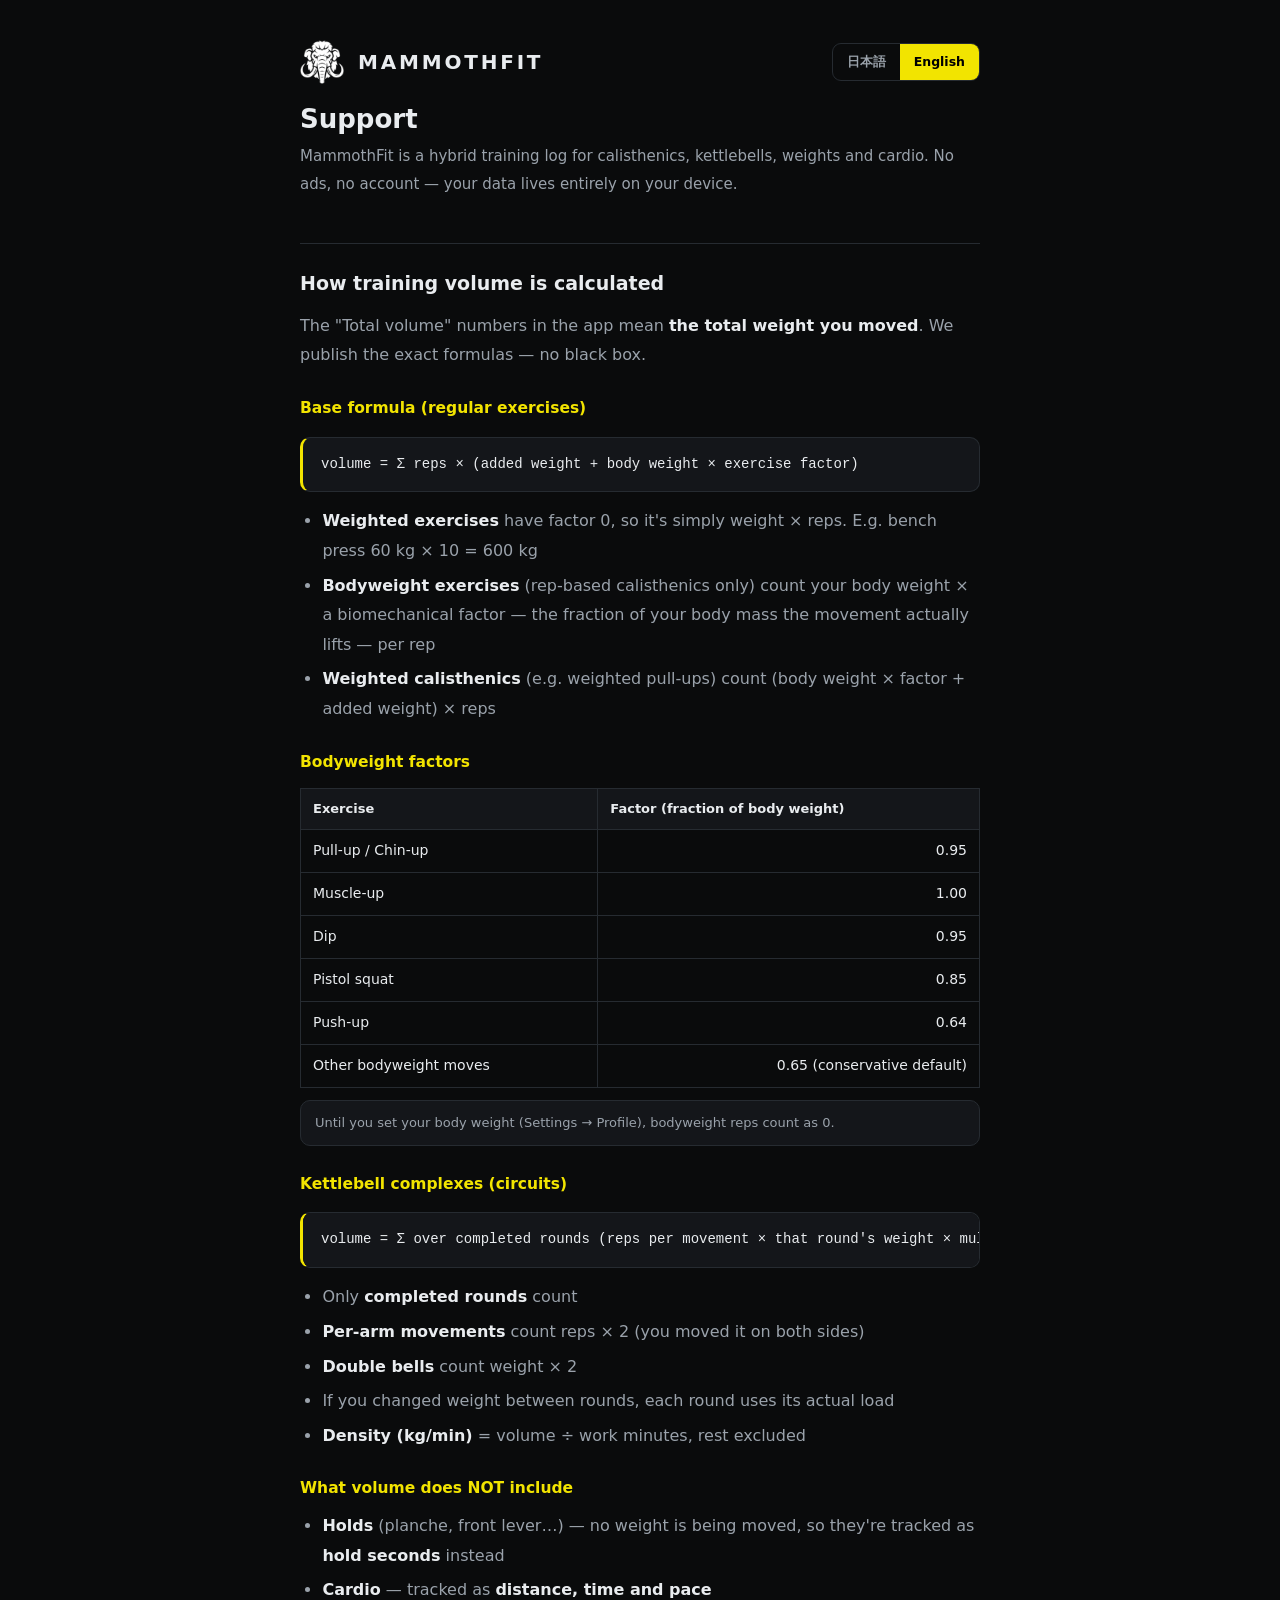
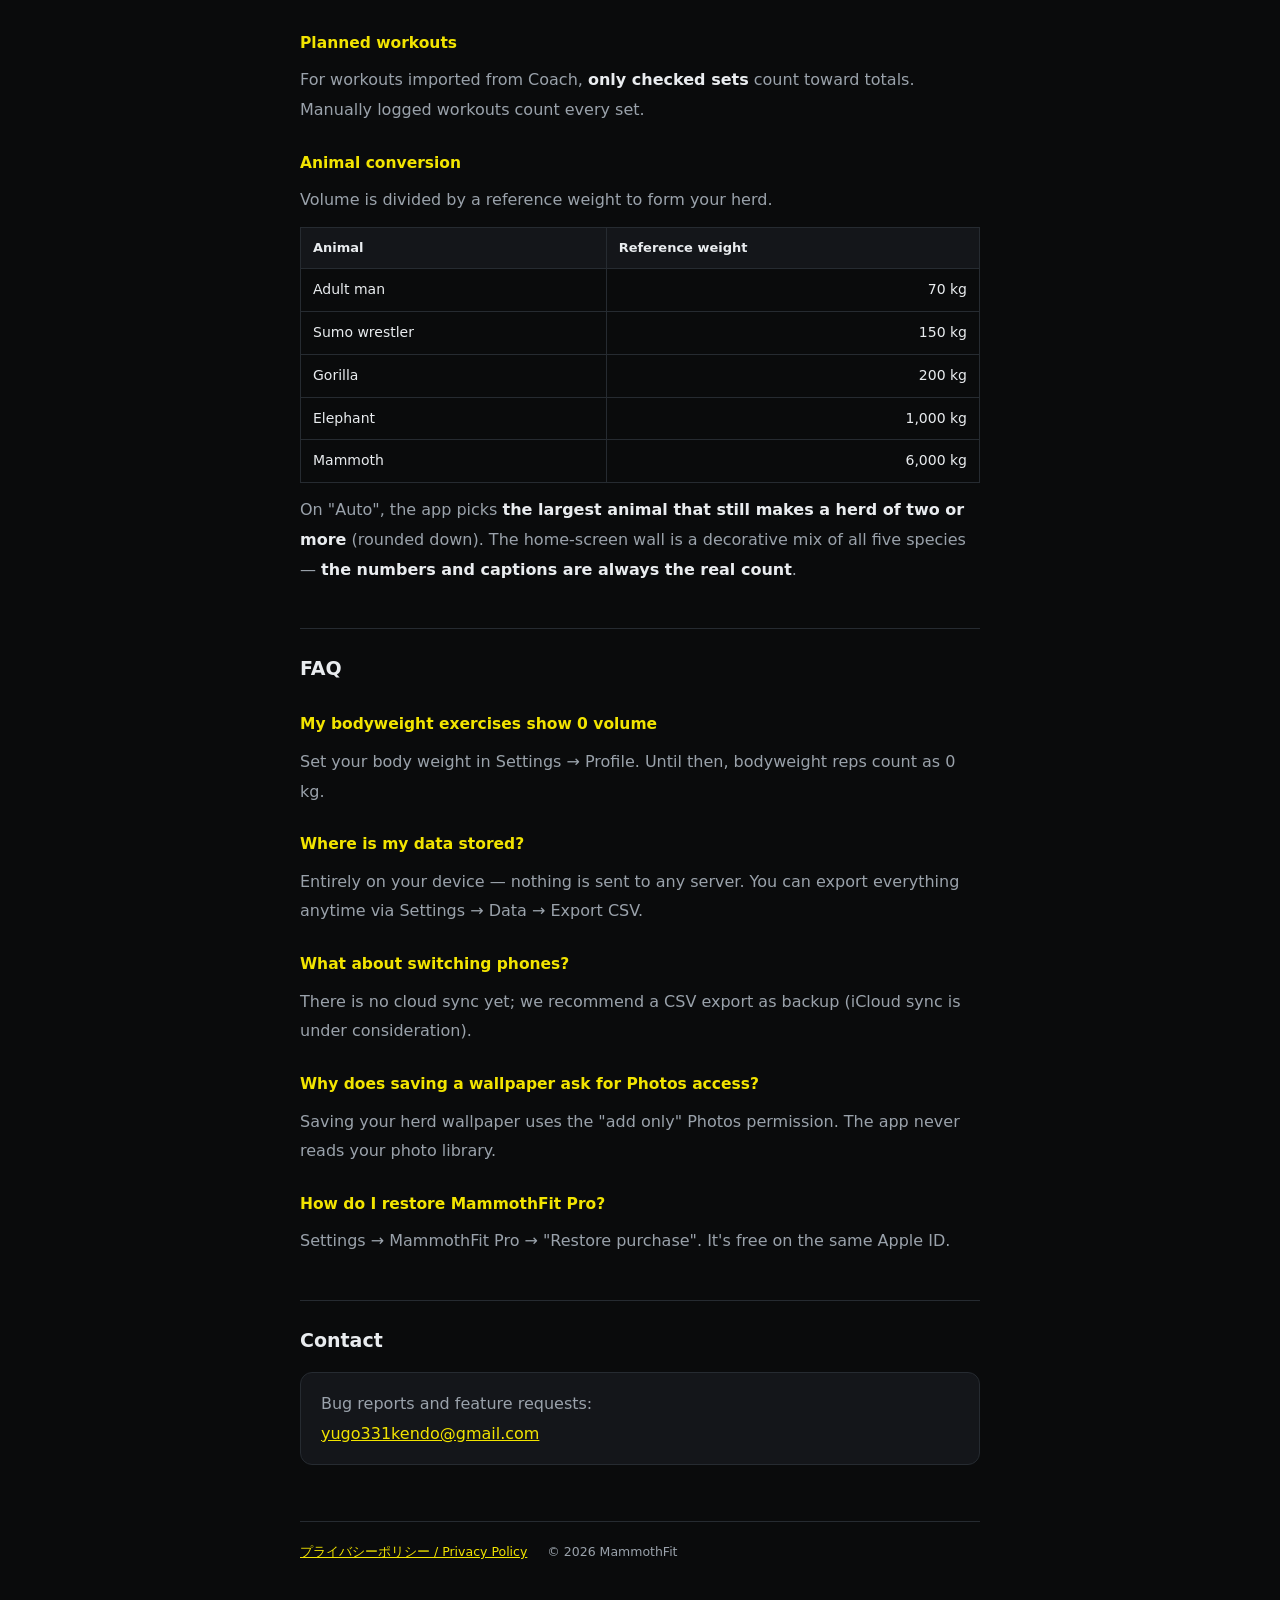
==== index.html @ f6cc75b4 "MammothFit support & privacy pages (volume calculation methodology, FAQ, bilingual) Co-Authored-By: " ====
<!DOCTYPE html>
<html lang="ja">
<head>
<meta charset="utf-8">
<meta name="viewport" content="width=device-width, initial-scale=1">
<title>MammothFit — サポート / Support</title>
<meta name="description" content="MammothFit support: how training volume is calculated, FAQ, and contact.">
<style>
  /* ブランド（黒×レモン・ダークファースト）に合わせた意図的なダーク固定ページ */
  :root{ --bg:#0a0b0c; --panel:#14161a; --line:#262b31; --ink:#e9ecef; --muted:#9aa2ab; --accent:#F2E400; }
  *{box-sizing:border-box}
  body{margin:0;background:var(--bg);color:var(--ink);
    font-family:-apple-system,BlinkMacSystemFont,"Hiragino Sans","Segoe UI",system-ui,sans-serif;
    line-height:1.85;-webkit-font-smoothing:antialiased}
  .wrap{max-width:720px;margin:0 auto;padding:40px 20px 72px}
  header{display:flex;align-items:center;gap:14px;margin-bottom:6px}
  header img{width:44px;height:44px}
  .brand{font-size:20px;font-weight:900;letter-spacing:.14em}
  .langsw{margin-left:auto;display:inline-flex;border:1px solid var(--line);border-radius:9px;overflow:hidden}
  .langsw button{appearance:none;border:0;background:transparent;color:var(--muted);font:inherit;
    font-size:12.5px;font-weight:700;padding:6px 14px;cursor:pointer}
  .langsw button.on{background:var(--accent);color:#000;font-weight:850}
  .langsw button:focus-visible{outline:2px solid var(--accent);outline-offset:-2px}
  h1{font-size:26px;font-weight:850;line-height:1.35;margin:18px 0 6px;text-wrap:balance}
  .lead{color:var(--muted);font-size:15px;margin:0 0 8px}
  h2{font-size:19px;font-weight:850;margin:44px 0 10px;padding-top:22px;border-top:1px solid var(--line)}
  h3{font-size:15.5px;font-weight:800;margin:24px 0 6px;color:var(--accent)}
  p{margin:8px 0}
  .muted{color:var(--muted)}
  code{background:var(--panel);border:1px solid var(--line);border-radius:6px;padding:2px 8px;
    font-family:ui-monospace,SFMono-Regular,Menlo,monospace;font-size:.92em}
  .formula{background:var(--panel);border:1px solid var(--line);border-left:3px solid var(--accent);
    border-radius:10px;padding:14px 18px;margin:14px 0;font-family:ui-monospace,SFMono-Regular,Menlo,monospace;
    font-size:14px;overflow-x:auto;white-space:nowrap}
  table{border-collapse:collapse;width:100%;margin:12px 0;font-size:14px}
  th,td{border:1px solid var(--line);padding:8px 12px;text-align:left}
  th{background:var(--panel);font-weight:800;font-size:13px}
  td.num{font-variant-numeric:tabular-nums;text-align:right}
  ul{padding-left:1.4em;margin:8px 0}
  li{margin:5px 0}
  li b, p b{color:var(--ink)}
  li, p{color:var(--muted)}
  .note{font-size:13px;color:var(--muted);background:var(--panel);border:1px solid var(--line);
    border-radius:10px;padding:10px 14px;margin:10px 0}
  a{color:var(--accent)}
  .contact{background:var(--panel);border:1px solid var(--line);border-radius:12px;padding:16px 20px;margin:14px 0}
  footer{margin-top:56px;padding-top:18px;border-top:1px solid var(--line);font-size:12.5px;color:var(--muted)}
  footer a{margin-right:16px}
  [hidden]{display:none !important}
</style>
</head>
<body>
<div class="wrap">
  <header>
    <img src="[data-uri]" alt="MammothFit logo">
    <span class="brand">MAMMOTHFIT</span>
    <span class="langsw" role="group" aria-label="Language">
      <button type="button" id="btn-ja">日本語</button>
      <button type="button" id="btn-en">English</button>
    </span>
  </header>

  <!-- ================= 日本語 ================= -->
  <div id="ja">
    <h1>サポート</h1>
    <p class="lead">MammothFit は、カリステニクス・ケトルベル・ウェイト・有酸素をまとめて記録するハイブリッドトレーニングログです。広告なし、アカウント不要、データはすべてあなたの端末の中にあります。</p>

    <h2 id="volume-ja">トレーニングボリューム（総量）の計算方法</h2>
    <p>アプリに表示される「今日のボリューム」「今週の合計」は、<b>動かした重さの合計</b>です。数字の根拠を隠したくないので、計算式をすべて公開します。</p>

    <h3>基本式（通常の種目）</h3>
    <div class="formula">総量 = Σ セットごとの回数 × （追加重量 + 体重 × 種目係数）</div>
    <ul>
      <li><b>ウェイト種目</b>は係数0なので「重量 × 回数」そのまま。例：ベンチプレス 60kg×10回 = 600kg</li>
      <li><b>自重種目</b>（回数を数えるカリステニクス種目のみ）は、設定した体重に「その動作で実際に動かしている体重の割合（生体力学係数）」を掛けたものを1回ぶんの負荷として数えます</li>
      <li><b>加重自重</b>（加重懸垂など）は「体重×係数 + 追加重量」× 回数</li>
    </ul>

    <h3>自重種目の係数</h3>
    <table>
      <tr><th>種目</th><th>係数（体重の何割を動かすか）</th></tr>
      <tr><td>懸垂・チンニング</td><td class="num">0.95</td></tr>
      <tr><td>マッスルアップ</td><td class="num">1.00</td></tr>
      <tr><td>ディップス</td><td class="num">0.95</td></tr>
      <tr><td>ピストルスクワット</td><td class="num">0.85</td></tr>
      <tr><td>腕立て伏せ</td><td class="num">0.64</td></tr>
      <tr><td>その他の自重種目</td><td class="num">0.65（控えめな既定値）</td></tr>
    </table>
    <div class="note">体重を設定していない間、自重ぶんは0として扱われます（設定 → プロフィール → 体重）。</div>

    <h3>ケトルベル・コンプレックス（サーキット）</h3>
    <div class="formula">総量 = Σ 完了したラウンドごとに（各動作の回数 × そのラウンドの重量 × 倍率）</div>
    <ul>
      <li><b>完了したラウンドだけ</b>を数えます（途中でやめたラウンドは入りません）</li>
      <li><b>片手ずつ行う動作</b>は回数×2（左右で2回動かしているため）</li>
      <li><b>ダブルベル</b>（2個持ち）は重量×2</li>
      <li>ラウンドごとに重量を変えた場合は、そのラウンドの実際の重量で計算します</li>
      <li><b>密度（kg/min）</b>＝ 総量 ÷ 実働時間（分）。休憩は含みません</li>
    </ul>

    <h3>ボリュームに入らないもの</h3>
    <ul>
      <li><b>ホールド系</b>（プランシェ、フロントレバー等）— 重さを動かしていないため、<b>保持秒数</b>という別の指標で記録します</li>
      <li><b>有酸素</b> — <b>距離・時間・ペース</b>で記録します</li>
    </ul>

    <h3>計画ワークアウトのルール</h3>
    <p>Coachで取り込んだ計画ワークアウトは、<b>チェックを付けたセットだけ</b>が合計に入ります。手動で記録したワークアウトは全セットが対象です。</p>

    <h3>動物への換算</h3>
    <p>ボリュームは基準体重で割って群れに換算されます。</p>
    <table>
      <tr><th>動物</th><th>基準重量</th></tr>
      <tr><td>成人男性</td><td class="num">70 kg</td></tr>
      <tr><td>力士</td><td class="num">150 kg</td></tr>
      <tr><td>ゴリラ</td><td class="num">200 kg</td></tr>
      <tr><td>ゾウ</td><td class="num">1,000 kg</td></tr>
      <tr><td>マンモス</td><td class="num">6,000 kg</td></tr>
    </table>
    <p>「おまかせ」設定では、<b>2頭以上の群れになる最大の動物</b>を自動で選びます（端数は切り捨て）。ホーム画面の壁は5種を混ぜた装飾で、<b>数字とキャプションは常に実数</b>です。</p>

    <h2>よくある質問</h2>
    <h3>自重種目のボリュームが0になります</h3>
    <p>設定 → プロフィールで体重を入力してください。体重が未設定の間、自重種目は0kg扱いです。</p>
    <h3>データはどこに保存されますか？</h3>
    <p>すべて端末内です。サーバーへの送信はありません。設定 → データ → CSVエクスポートでいつでも全記録を書き出せます。</p>
    <h3>機種変更のときは？</h3>
    <p>現在クラウド同期はありません。CSVエクスポートでのバックアップをおすすめします（iCloud同期は検討中です）。</p>
    <h3>壁紙保存で写真へのアクセスを求められました</h3>
    <p>群れの壁紙を保存する機能は「写真への追加のみ」の権限を使います。写真ライブラリの読み取りは行いません。</p>
    <h3>MammothFit Pro の購入を復元したい</h3>
    <p>設定 → MammothFit Pro → 「購入を復元」をタップしてください。同じApple IDであれば無料で復元されます。</p>

    <h2>お問い合わせ</h2>
    <div class="contact">
      <p style="margin:0">不具合報告・ご要望はメールでどうぞ：<br>
      <a href="mailto:yugo331kendo@gmail.com?subject=MammothFit%20Support">yugo331kendo@gmail.com</a></p>
    </div>
  </div>

  <!-- ================= English ================= -->
  <div id="en" hidden>
    <h1>Support</h1>
    <p class="lead">MammothFit is a hybrid training log for calisthenics, kettlebells, weights and cardio. No ads, no account — your data lives entirely on your device.</p>

    <h2 id="volume-en">How training volume is calculated</h2>
    <p>The "Total volume" numbers in the app mean <b>the total weight you moved</b>. We publish the exact formulas — no black box.</p>

    <h3>Base formula (regular exercises)</h3>
    <div class="formula">volume = Σ reps × (added weight + body weight × exercise factor)</div>
    <ul>
      <li><b>Weighted exercises</b> have factor 0, so it's simply weight × reps. E.g. bench press 60 kg × 10 = 600 kg</li>
      <li><b>Bodyweight exercises</b> (rep-based calisthenics only) count your body weight × a biomechanical factor — the fraction of your body mass the movement actually lifts — per rep</li>
      <li><b>Weighted calisthenics</b> (e.g. weighted pull-ups) count (body weight × factor + added weight) × reps</li>
    </ul>

    <h3>Bodyweight factors</h3>
    <table>
      <tr><th>Exercise</th><th>Factor (fraction of body weight)</th></tr>
      <tr><td>Pull-up / Chin-up</td><td class="num">0.95</td></tr>
      <tr><td>Muscle-up</td><td class="num">1.00</td></tr>
      <tr><td>Dip</td><td class="num">0.95</td></tr>
      <tr><td>Pistol squat</td><td class="num">0.85</td></tr>
      <tr><td>Push-up</td><td class="num">0.64</td></tr>
      <tr><td>Other bodyweight moves</td><td class="num">0.65 (conservative default)</td></tr>
    </table>
    <div class="note">Until you set your body weight (Settings → Profile), bodyweight reps count as 0.</div>

    <h3>Kettlebell complexes (circuits)</h3>
    <div class="formula">volume = Σ over completed rounds (reps per movement × that round's weight × multiplier)</div>
    <ul>
      <li>Only <b>completed rounds</b> count</li>
      <li><b>Per-arm movements</b> count reps × 2 (you moved it on both sides)</li>
      <li><b>Double bells</b> count weight × 2</li>
      <li>If you changed weight between rounds, each round uses its actual load</li>
      <li><b>Density (kg/min)</b> = volume ÷ work minutes, rest excluded</li>
    </ul>

    <h3>What volume does NOT include</h3>
    <ul>
      <li><b>Holds</b> (planche, front lever…) — no weight is being moved, so they're tracked as <b>hold seconds</b> instead</li>
      <li><b>Cardio</b> — tracked as <b>distance, time and pace</b></li>
    </ul>

    <h3>Planned workouts</h3>
    <p>For workouts imported from Coach, <b>only checked sets</b> count toward totals. Manually logged workouts count every set.</p>

    <h3>Animal conversion</h3>
    <p>Volume is divided by a reference weight to form your herd.</p>
    <table>
      <tr><th>Animal</th><th>Reference weight</th></tr>
      <tr><td>Adult man</td><td class="num">70 kg</td></tr>
      <tr><td>Sumo wrestler</td><td class="num">150 kg</td></tr>
      <tr><td>Gorilla</td><td class="num">200 kg</td></tr>
      <tr><td>Elephant</td><td class="num">1,000 kg</td></tr>
      <tr><td>Mammoth</td><td class="num">6,000 kg</td></tr>
    </table>
    <p>On "Auto", the app picks <b>the largest animal that still makes a herd of two or more</b> (rounded down). The home-screen wall is a decorative mix of all five species — <b>the numbers and captions are always the real count</b>.</p>

    <h2>FAQ</h2>
    <h3>My bodyweight exercises show 0 volume</h3>
    <p>Set your body weight in Settings → Profile. Until then, bodyweight reps count as 0 kg.</p>
    <h3>Where is my data stored?</h3>
    <p>Entirely on your device — nothing is sent to any server. You can export everything anytime via Settings → Data → Export CSV.</p>
    <h3>What about switching phones?</h3>
    <p>There is no cloud sync yet; we recommend a CSV export as backup (iCloud sync is under consideration).</p>
    <h3>Why does saving a wallpaper ask for Photos access?</h3>
    <p>Saving your herd wallpaper uses the "add only" Photos permission. The app never reads your photo library.</p>
    <h3>How do I restore MammothFit Pro?</h3>
    <p>Settings → MammothFit Pro → "Restore purchase". It's free on the same Apple ID.</p>

    <h2>Contact</h2>
    <div class="contact">
      <p style="margin:0">Bug reports and feature requests:<br>
      <a href="mailto:yugo331kendo@gmail.com?subject=MammothFit%20Support">yugo331kendo@gmail.com</a></p>
    </div>
  </div>

  <footer>
    <a href="./privacy/" id="privacy-link">プライバシーポリシー / Privacy Policy</a>
    <span>© 2026 MammothFit</span>
  </footer>
</div>

<script>
(function(){
  var ja = document.getElementById('ja'), en = document.getElementById('en');
  var bja = document.getElementById('btn-ja'), ben = document.getElementById('btn-en');
  function setLang(l){
    ja.hidden = l !== 'ja'; en.hidden = l !== 'en';
    bja.classList.toggle('on', l === 'ja'); ben.classList.toggle('on', l === 'en');
    document.documentElement.lang = l;
    try { localStorage.setItem('mf-lang', l); } catch(e){}
  }
  bja.addEventListener('click', function(){ setLang('ja'); });
  ben.addEventListener('click', function(){ setLang('en'); });
  var saved = null;
  try { saved = localStorage.getItem('mf-lang'); } catch(e){}
  setLang(saved || ((navigator.language || '').indexOf('ja') === 0 ? 'ja' : 'en'));
})();
</script>
</body>
</html>
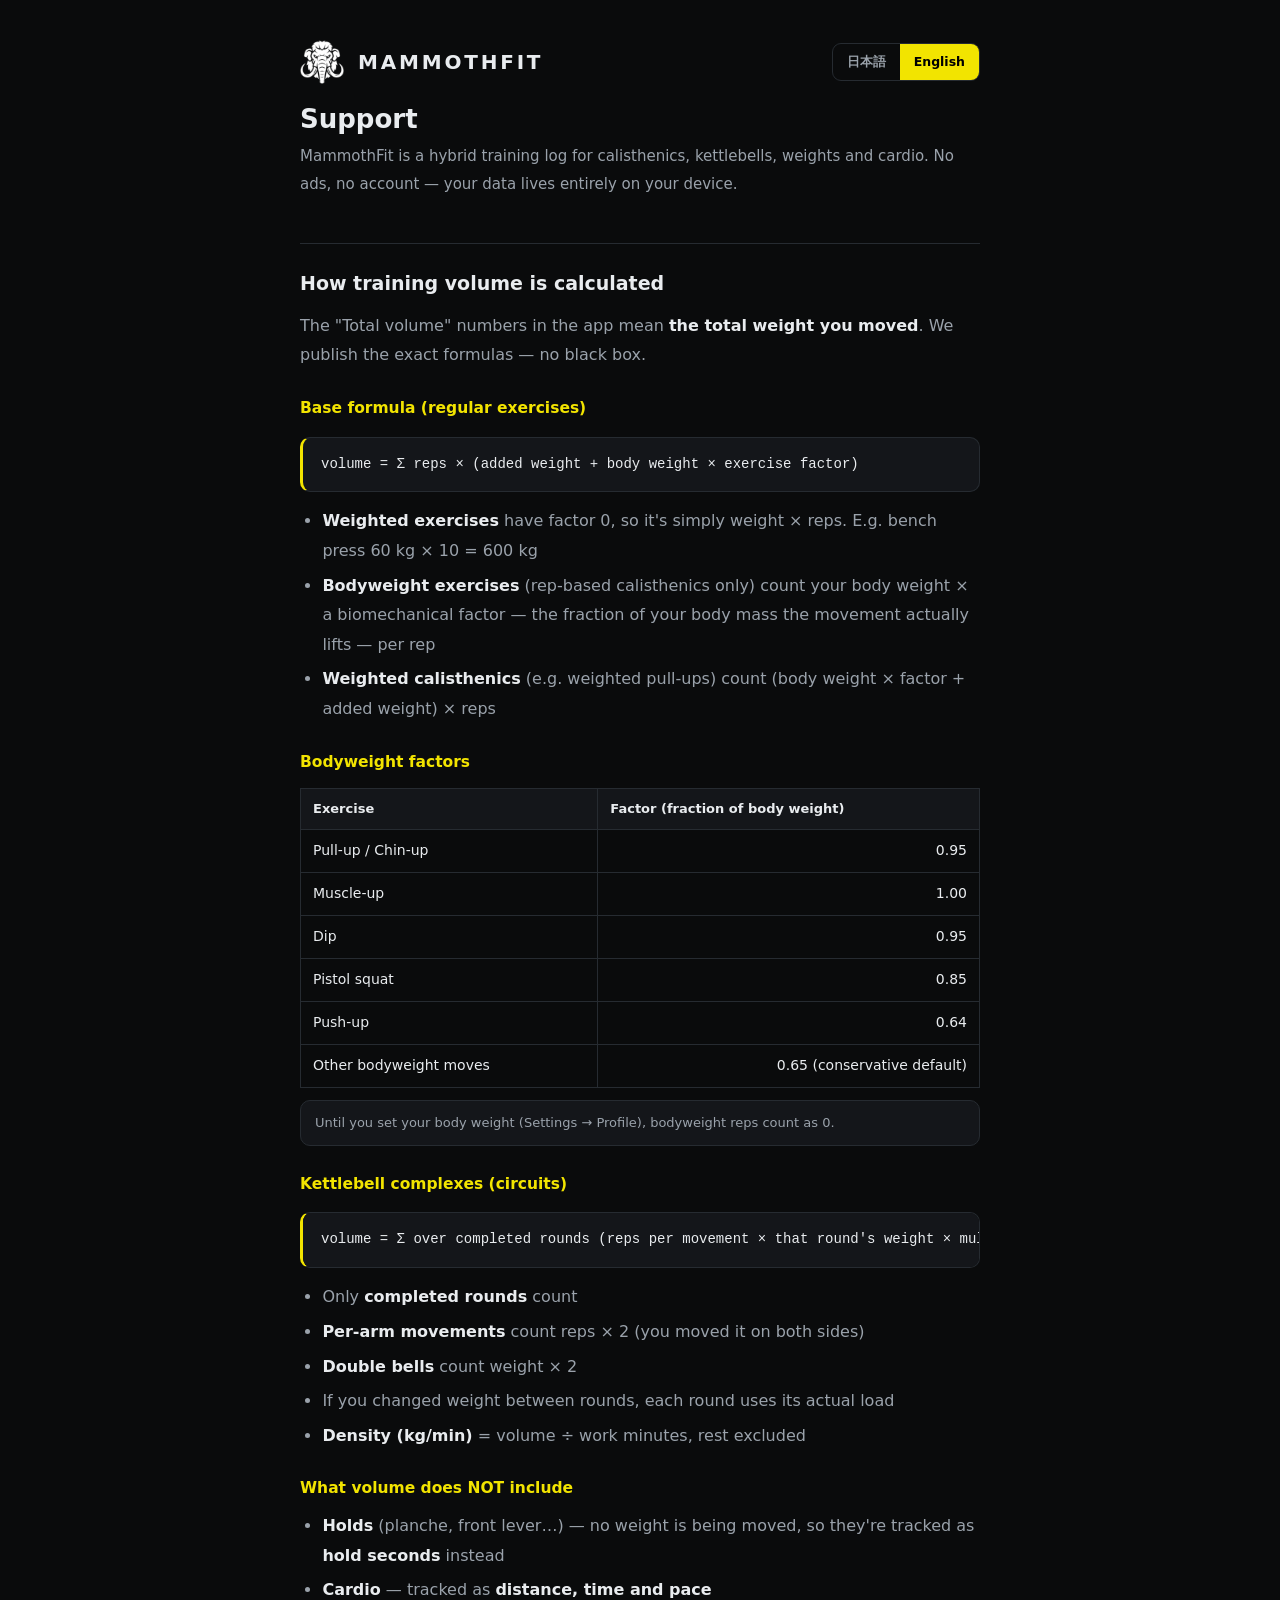
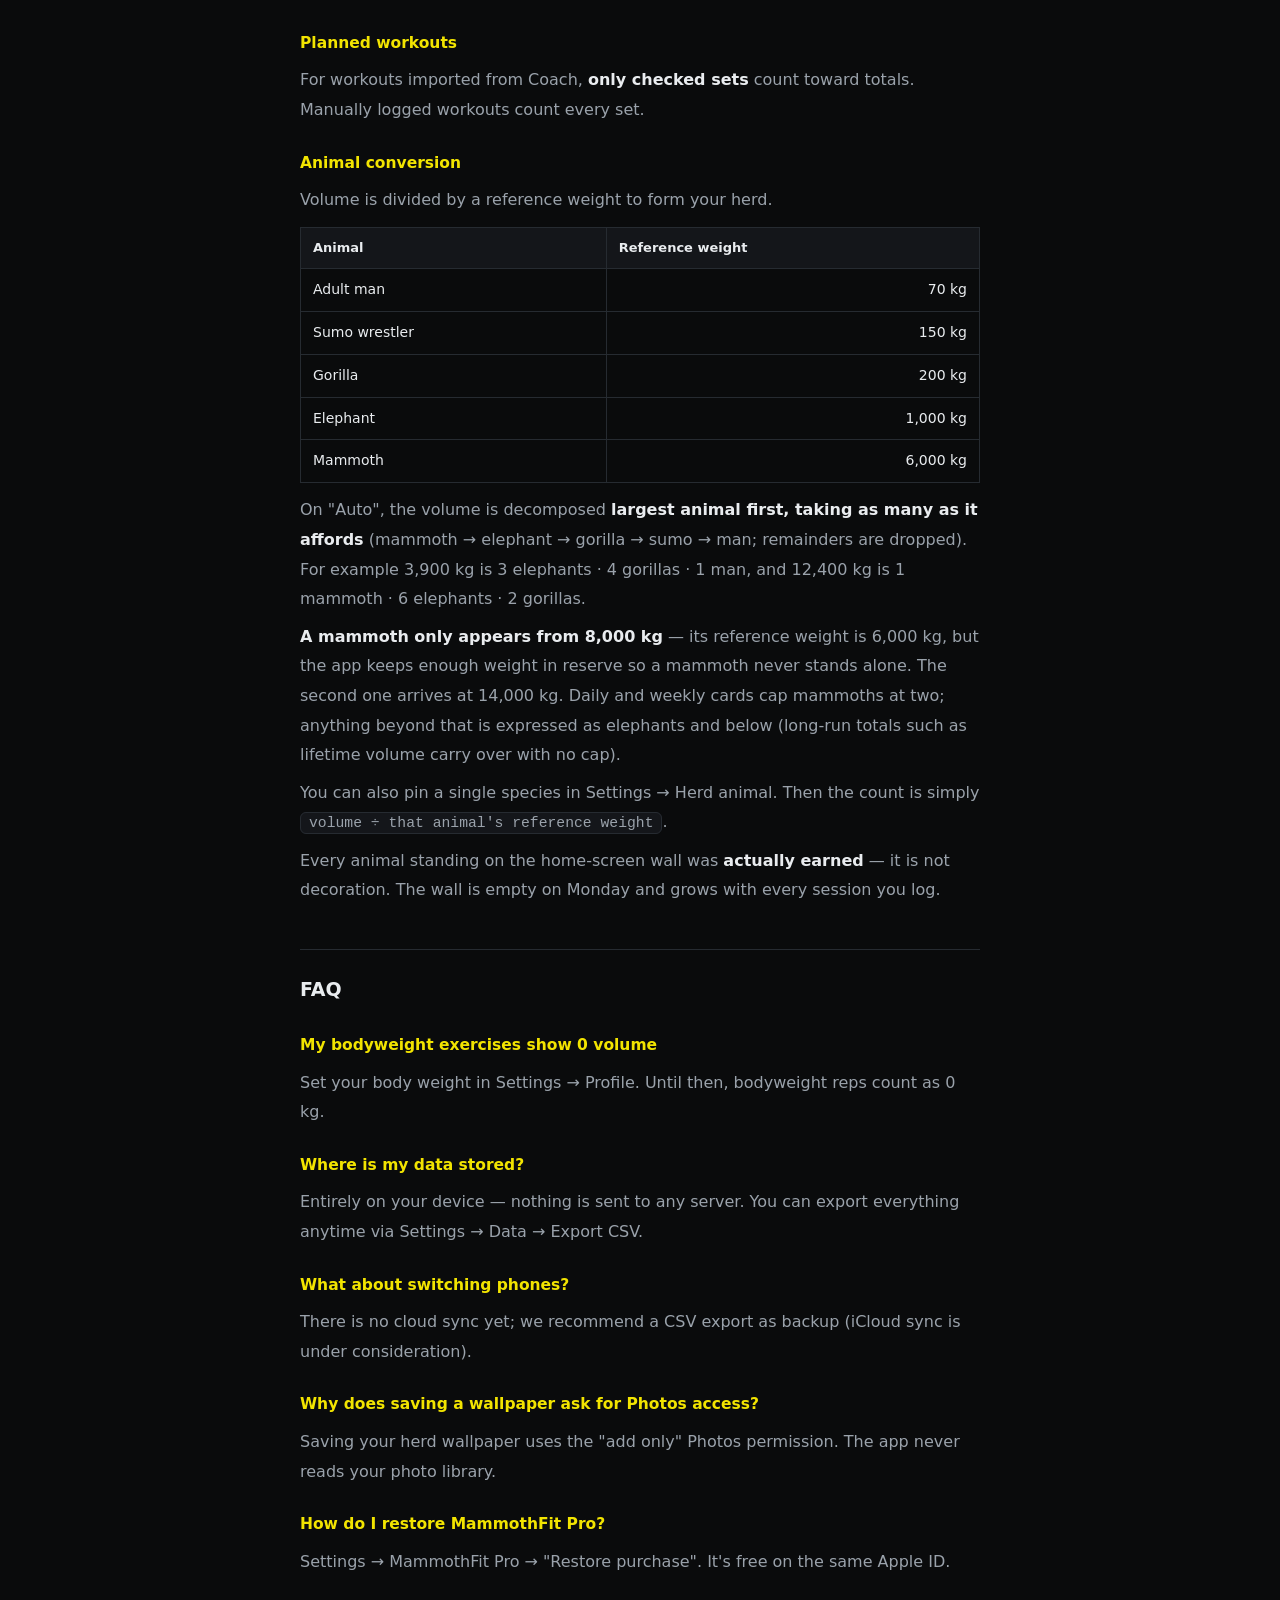
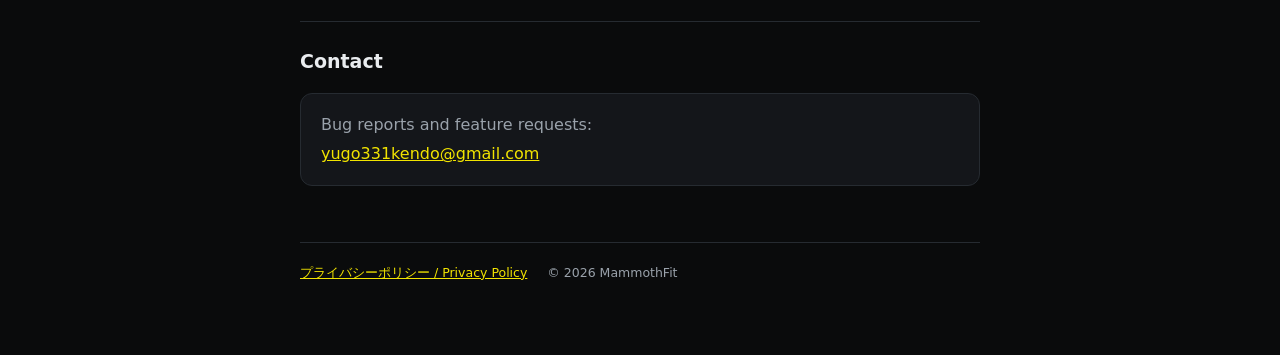
==== commit 809e3f99: "LP刷新: 図版と索引（誌面レイアウト）＋索引の開閉＋トン表記をアプリと統一 - 表記: 1,000kg以上は「12.4 t」。ShareCard.swift volumeText を移植し、   ペ" ====
--- a/index.html
+++ b/index.html
@@ -117,7 +117,10 @@
       <tr><td>ゾウ</td><td class="num">1,000 kg</td></tr>
       <tr><td>マンモス</td><td class="num">6,000 kg</td></tr>
     </table>
-    <p>「おまかせ」設定では、<b>2頭以上の群れになる最大の動物</b>を自動で選びます（端数は切り捨て）。ホーム画面の壁は5種を混ぜた装飾で、<b>数字とキャプションは常に実数</b>です。</p>
+    <p>「おまかせ」設定では、<b>大きい動物から順に取れるだけ取る</b>方式で分解します（マンモス → ゾウ → ゴリラ → 力士 → 人。端数は切り捨て）。たとえば 3,900 kg なら ゾウ3・ゴリラ4・人1、12,400 kg なら マンモス1・ゾウ6・ゴリラ2 です。</p>
+    <p><b>マンモスだけは 8,000 kg から</b>現れます（換算基準は 6,000 kg ですが、1頭で立たせないようにお供の分を残すため）。2頭目は 14,000 kg から。日次・週次のカードではマンモスは最大2頭までで、それ以上はゾウ以下に分解されます（生涯合計など長期の集計では上限なしで繰り上がります）。</p>
+    <p>設定の「群れの動物」で特定の1種を選ぶこともできます。その場合は <code>ボリューム ÷ その動物の基準重量</code> の頭数になります。</p>
+    <p>ホーム画面の壁に立っている動物は<b>すべて実際に挙げた分</b>です（装飾ではありません）。週明けは空で、記録するたびに増えます。</p>
 
     <h2>よくある質問</h2>
     <h3>自重種目のボリュームが0になります</h3>
@@ -195,7 +198,10 @@
       <tr><td>Elephant</td><td class="num">1,000 kg</td></tr>
       <tr><td>Mammoth</td><td class="num">6,000 kg</td></tr>
     </table>
-    <p>On "Auto", the app picks <b>the largest animal that still makes a herd of two or more</b> (rounded down). The home-screen wall is a decorative mix of all five species — <b>the numbers and captions are always the real count</b>.</p>
+    <p>On "Auto", the volume is decomposed <b>largest animal first, taking as many as it affords</b> (mammoth → elephant → gorilla → sumo → man; remainders are dropped). For example 3,900 kg is 3 elephants · 4 gorillas · 1 man, and 12,400 kg is 1 mammoth · 6 elephants · 2 gorillas.</p>
+    <p><b>A mammoth only appears from 8,000 kg</b> — its reference weight is 6,000 kg, but the app keeps enough weight in reserve so a mammoth never stands alone. The second one arrives at 14,000 kg. Daily and weekly cards cap mammoths at two; anything beyond that is expressed as elephants and below (long-run totals such as lifetime volume carry over with no cap).</p>
+    <p>You can also pin a single species in Settings → Herd animal. Then the count is simply <code>volume ÷ that animal's reference weight</code>.</p>
+    <p>Every animal standing on the home-screen wall was <b>actually earned</b> — it is not decoration. The wall is empty on Monday and grows with every session you log.</p>
 
     <h2>FAQ</h2>
     <h3>My bodyweight exercises show 0 volume</h3>
